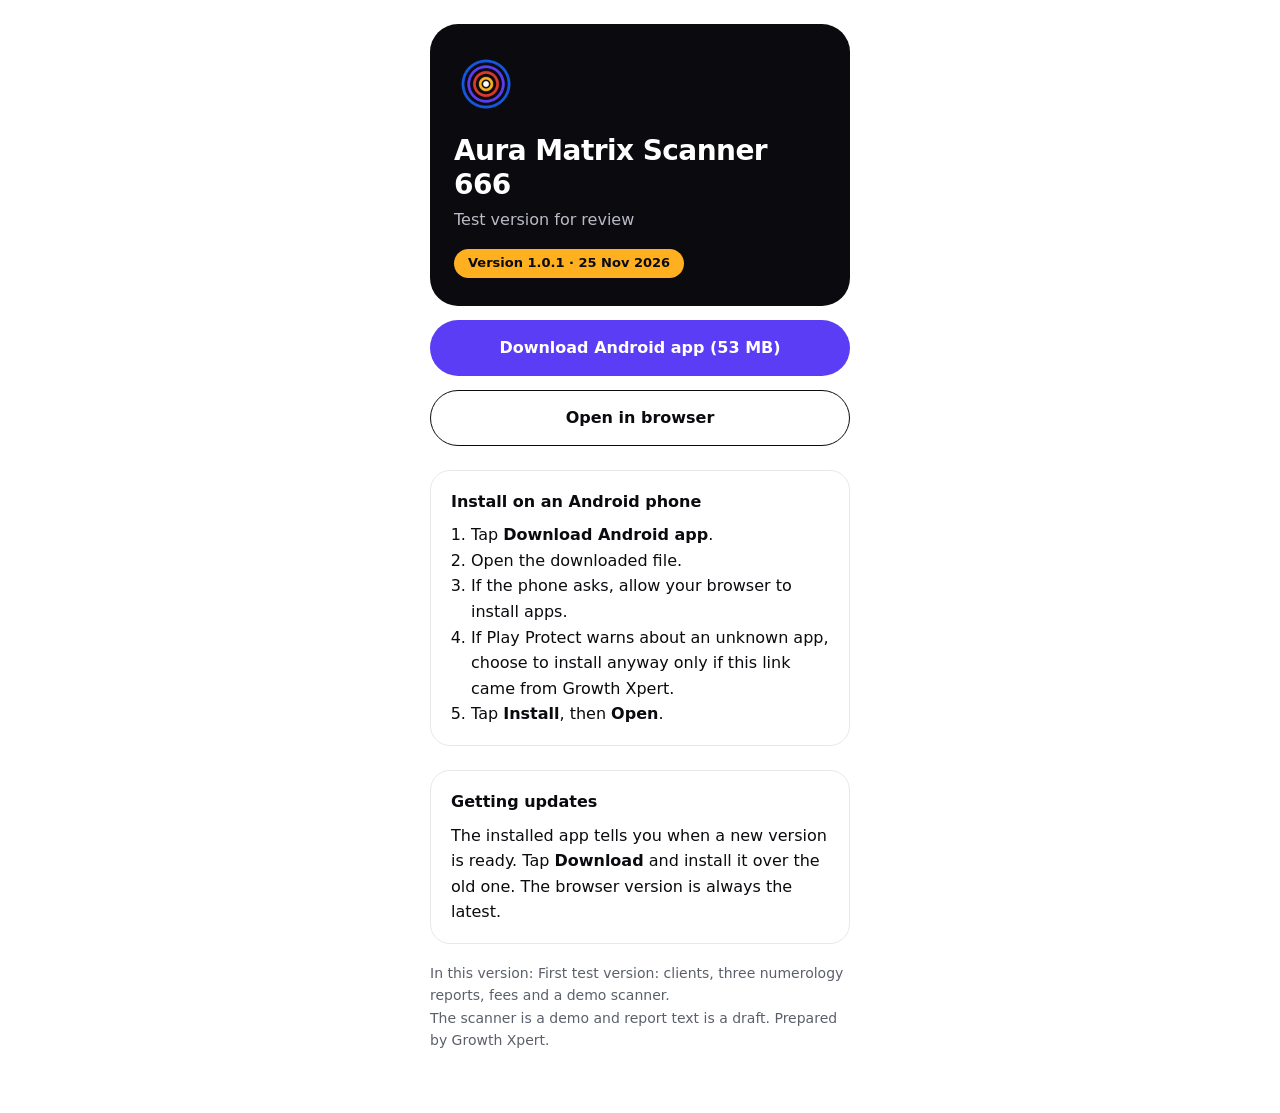
==== index.html @ 65b096c1 "Version 1.0.1" ====
<!doctype html>
<html lang="en">
<head>
<meta charset="utf-8">
<meta name="viewport" content="width=device-width, initial-scale=1">
<meta name="robots" content="noindex">
<title>Aura Matrix Scanner 666</title>
<link rel="icon" href="app/favicon.png">
<style>
  *{box-sizing:border-box}
  body{margin:0;background:#fff;color:#0b0b0f;font:16px/1.6 system-ui,-apple-system,"Segoe UI",Roboto,sans-serif}
  main{max-width:460px;margin:0 auto;padding:24px 20px 48px}
  .hero{background:#0b0b0f;color:#fff;border-radius:28px;padding:28px 24px}
  .hero img{width:64px;height:64px;border-radius:16px;display:block;margin-bottom:18px}
  h1{font-size:28px;line-height:1.2;margin:0 0 6px;letter-spacing:-.02em}
  .hero p{margin:0;color:#b9bbc6}
  .tag{display:inline-block;margin-top:16px;background:#ffb020;color:#0b0b0f;border-radius:99px;padding:4px 14px;font-weight:700;font-size:13px}
  a.btn{display:flex;align-items:center;justify-content:center;height:56px;border-radius:99px;text-decoration:none;font-weight:700;margin-top:14px}
  a.main{background:#5b3df5;color:#fff}
  a.alt{border:1.5px solid #0b0b0f;color:#0b0b0f}
  a.btn:focus-visible{outline:3px solid #ffb020;outline-offset:2px}
  section{margin-top:24px;border:1px solid #e7e8ec;border-radius:20px;padding:18px 20px}
  h2{font-size:16px;margin:0 0 8px}
  ol{margin:0;padding-left:20px}
  .note{color:#5c606b;font-size:14px;margin-top:18px}
</style>
</head>
<body>
<main>
  <div class="hero">
    <img src="app/icons/Icon-192.png" alt="">
    <h1>Aura Matrix Scanner 666</h1>
    <p>Test version for review</p>
    <span class="tag">Version 1.0.1 · 25 Nov 2026</span>
  </div>
  <a class="btn main" href="https://github.com/growthxpertco-gif/aura-matrix-scanner-app/releases/download/v1.0.1/aura-matrix-scanner.apk">Download Android app (53 MB)</a>
  <a class="btn alt" href="app/">Open in browser</a>
  <section>
    <h2>Install on an Android phone</h2>
    <ol>
      <li>Tap <b>Download Android app</b>.</li>
      <li>Open the downloaded file.</li>
      <li>If the phone asks, allow your browser to install apps.</li>
      <li>If Play Protect warns about an unknown app, choose to install anyway only if this link came from Growth Xpert.</li>
      <li>Tap <b>Install</b>, then <b>Open</b>.</li>
    </ol>
  </section>
  <section>
    <h2>Getting updates</h2>
    <p style="margin:0">The installed app tells you when a new version is ready. Tap <b>Download</b> and install it over the old one. The browser version is always the latest.</p>
  </section>
  <p class="note">In this version: First test version: clients, three numerology reports, fees and a demo scanner.<br>The scanner is a demo and report text is a draft. Prepared by Growth Xpert.</p>
</main>
</body>
</html>
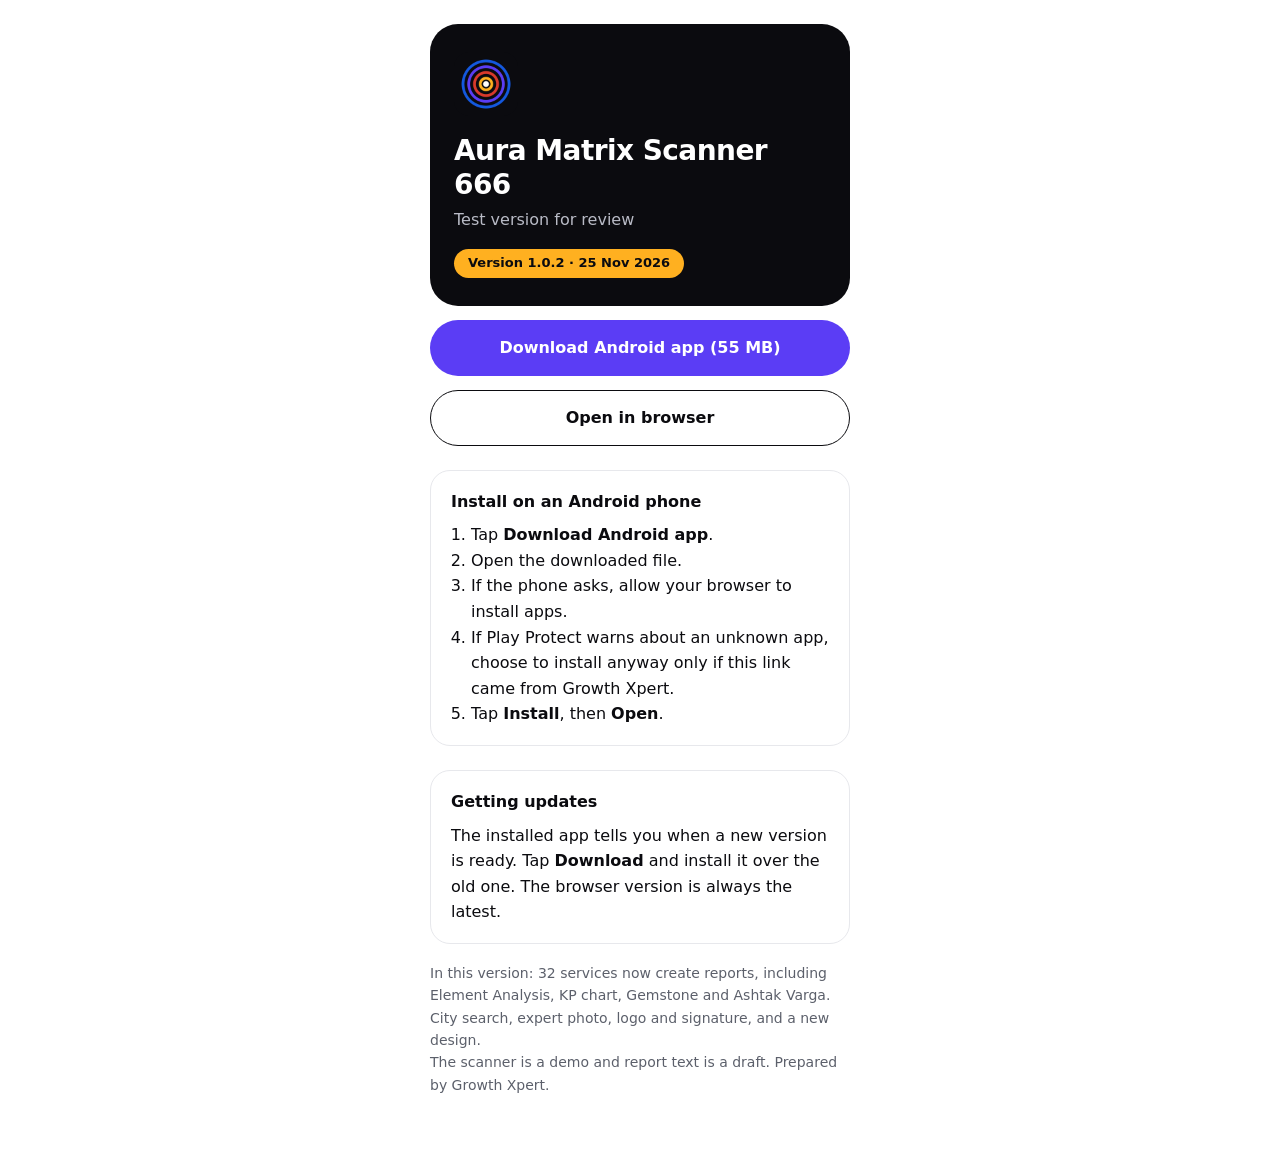
==== commit f4200eab: "Version 1.0.2" ====
--- a/index.html
+++ b/index.html
@@ -31,9 +31,9 @@
     <img src="app/icons/Icon-192.png" alt="">
     <h1>Aura Matrix Scanner 666</h1>
     <p>Test version for review</p>
-    <span class="tag">Version 1.0.1 · 25 Nov 2026</span>
+    <span class="tag">Version 1.0.2 · 25 Nov 2026</span>
   </div>
-  <a class="btn main" href="https://github.com/growthxpertco-gif/aura-matrix-scanner-app/releases/download/v1.0.1/aura-matrix-scanner.apk">Download Android app (53 MB)</a>
+  <a class="btn main" href="https://github.com/growthxpertco-gif/aura-matrix-scanner-app/releases/download/v1.0.2/aura-matrix-scanner.apk">Download Android app (55 MB)</a>
   <a class="btn alt" href="app/">Open in browser</a>
   <section>
     <h2>Install on an Android phone</h2>
@@ -49,7 +49,7 @@
     <h2>Getting updates</h2>
     <p style="margin:0">The installed app tells you when a new version is ready. Tap <b>Download</b> and install it over the old one. The browser version is always the latest.</p>
   </section>
-  <p class="note">In this version: First test version: clients, three numerology reports, fees and a demo scanner.<br>The scanner is a demo and report text is a draft. Prepared by Growth Xpert.</p>
+  <p class="note">In this version: 32 services now create reports, including Element Analysis, KP chart, Gemstone and Ashtak Varga. City search, expert photo, logo and signature, and a new design.<br>The scanner is a demo and report text is a draft. Prepared by Growth Xpert.</p>
 </main>
 </body>
 </html>
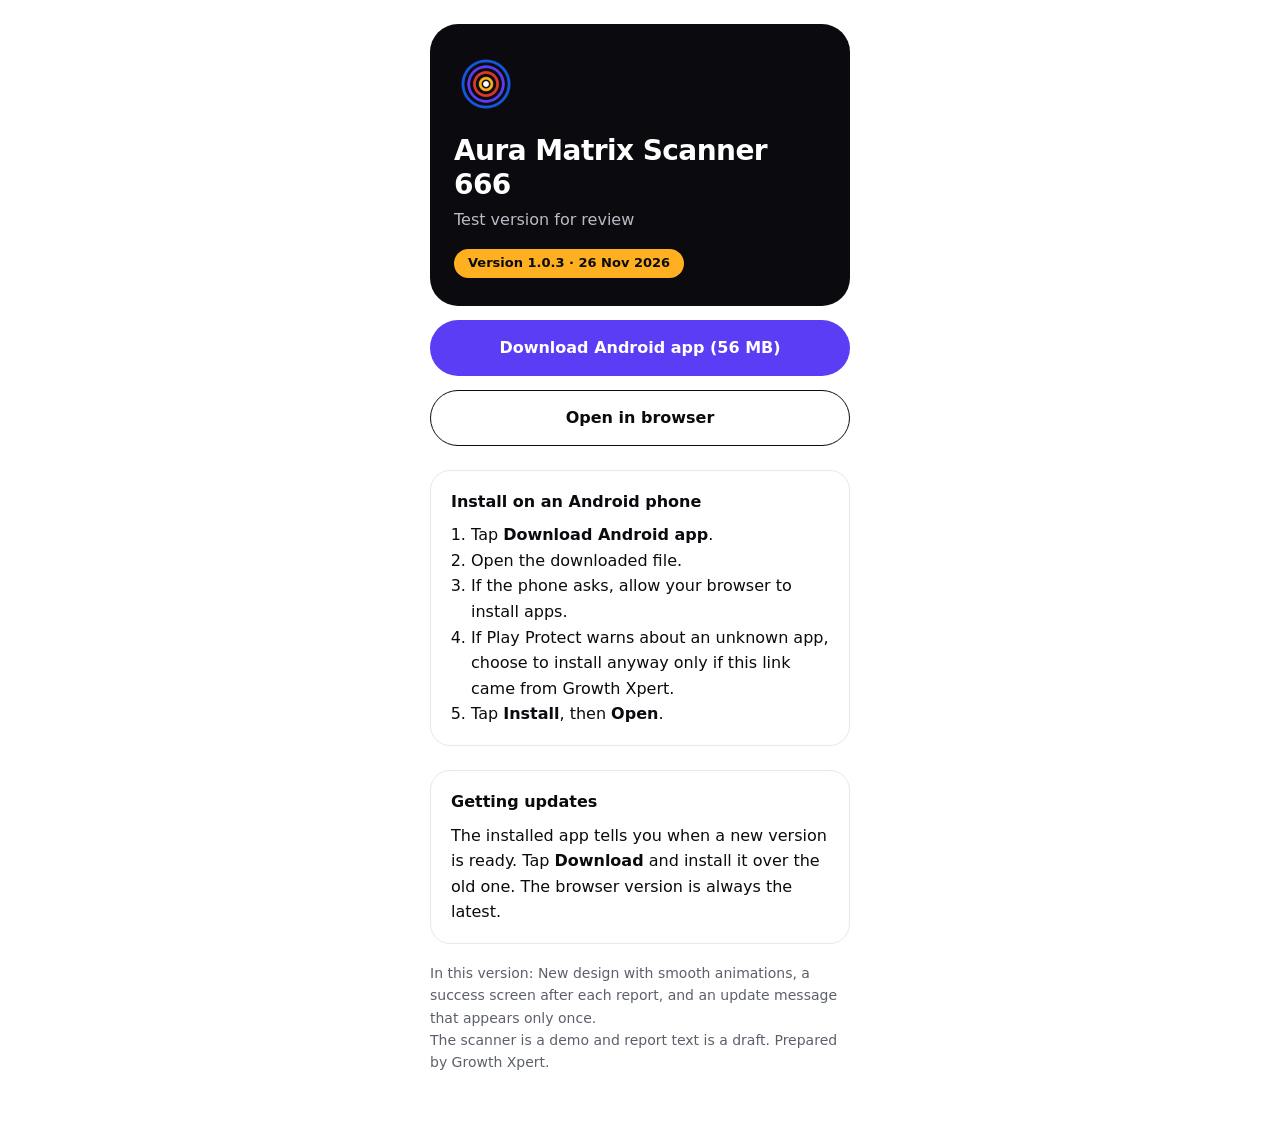
==== commit 6f29e057: "Version 1.0.3" ====
--- a/index.html
+++ b/index.html
@@ -31,9 +31,9 @@
     <img src="app/icons/Icon-192.png" alt="">
     <h1>Aura Matrix Scanner 666</h1>
     <p>Test version for review</p>
-    <span class="tag">Version 1.0.2 · 25 Nov 2026</span>
+    <span class="tag">Version 1.0.3 · 26 Nov 2026</span>
   </div>
-  <a class="btn main" href="https://github.com/growthxpertco-gif/aura-matrix-scanner-app/releases/download/v1.0.2/aura-matrix-scanner.apk">Download Android app (55 MB)</a>
+  <a class="btn main" href="https://github.com/growthxpertco-gif/aura-matrix-scanner-app/releases/download/v1.0.3/AuraMatrix-1.0.3.apk">Download Android app (56 MB)</a>
   <a class="btn alt" href="app/">Open in browser</a>
   <section>
     <h2>Install on an Android phone</h2>
@@ -49,7 +49,7 @@
     <h2>Getting updates</h2>
     <p style="margin:0">The installed app tells you when a new version is ready. Tap <b>Download</b> and install it over the old one. The browser version is always the latest.</p>
   </section>
-  <p class="note">In this version: 32 services now create reports, including Element Analysis, KP chart, Gemstone and Ashtak Varga. City search, expert photo, logo and signature, and a new design.<br>The scanner is a demo and report text is a draft. Prepared by Growth Xpert.</p>
+  <p class="note">In this version: New design with smooth animations, a success screen after each report, and an update message that appears only once.<br>The scanner is a demo and report text is a draft. Prepared by Growth Xpert.</p>
 </main>
 </body>
 </html>
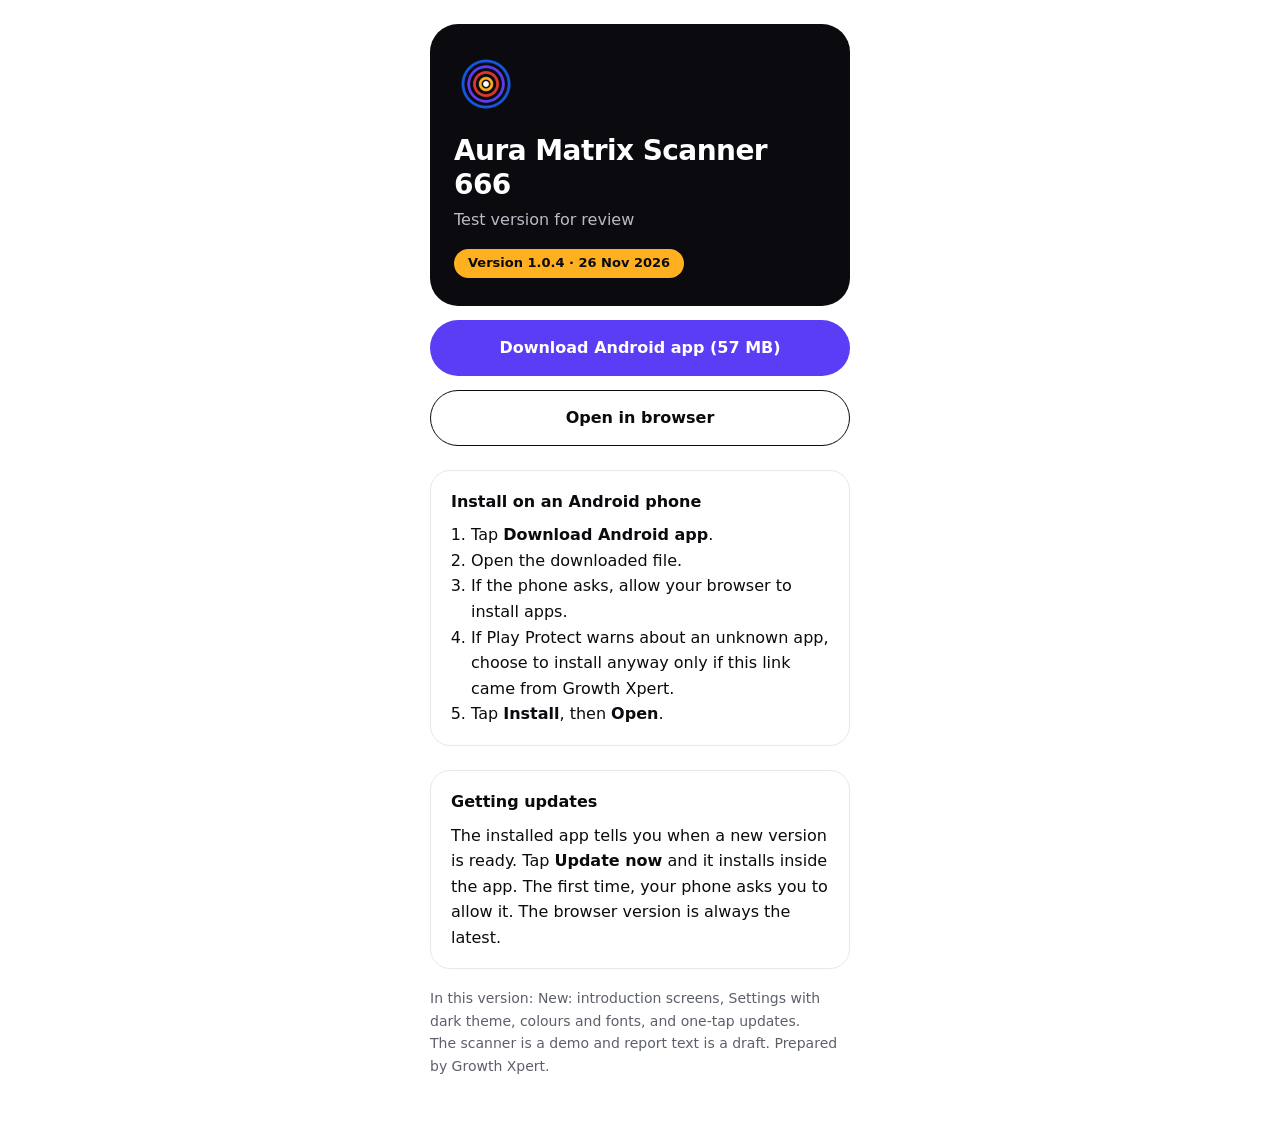
==== commit 0fbe3f4f: "Version 1.0.4" ====
--- a/index.html
+++ b/index.html
@@ -31,9 +31,9 @@
     <img src="app/icons/Icon-192.png" alt="">
     <h1>Aura Matrix Scanner 666</h1>
     <p>Test version for review</p>
-    <span class="tag">Version 1.0.3 · 26 Nov 2026</span>
+    <span class="tag">Version 1.0.4 · 26 Nov 2026</span>
   </div>
-  <a class="btn main" href="https://github.com/growthxpertco-gif/aura-matrix-scanner-app/releases/download/v1.0.3/AuraMatrix-1.0.3.apk">Download Android app (56 MB)</a>
+  <a class="btn main" href="https://github.com/growthxpertco-gif/aura-matrix-scanner-app/releases/download/v1.0.4/AuraMatrix-1.0.4.apk">Download Android app (57 MB)</a>
   <a class="btn alt" href="app/">Open in browser</a>
   <section>
     <h2>Install on an Android phone</h2>
@@ -47,9 +47,9 @@
   </section>
   <section>
     <h2>Getting updates</h2>
-    <p style="margin:0">The installed app tells you when a new version is ready. Tap <b>Download</b> and install it over the old one. The browser version is always the latest.</p>
+    <p style="margin:0">The installed app tells you when a new version is ready. Tap <b>Update now</b> and it installs inside the app. The first time, your phone asks you to allow it. The browser version is always the latest.</p>
   </section>
-  <p class="note">In this version: New design with smooth animations, a success screen after each report, and an update message that appears only once.<br>The scanner is a demo and report text is a draft. Prepared by Growth Xpert.</p>
+  <p class="note">In this version: New: introduction screens, Settings with dark theme, colours and fonts, and one-tap updates.<br>The scanner is a demo and report text is a draft. Prepared by Growth Xpert.</p>
 </main>
 </body>
 </html>
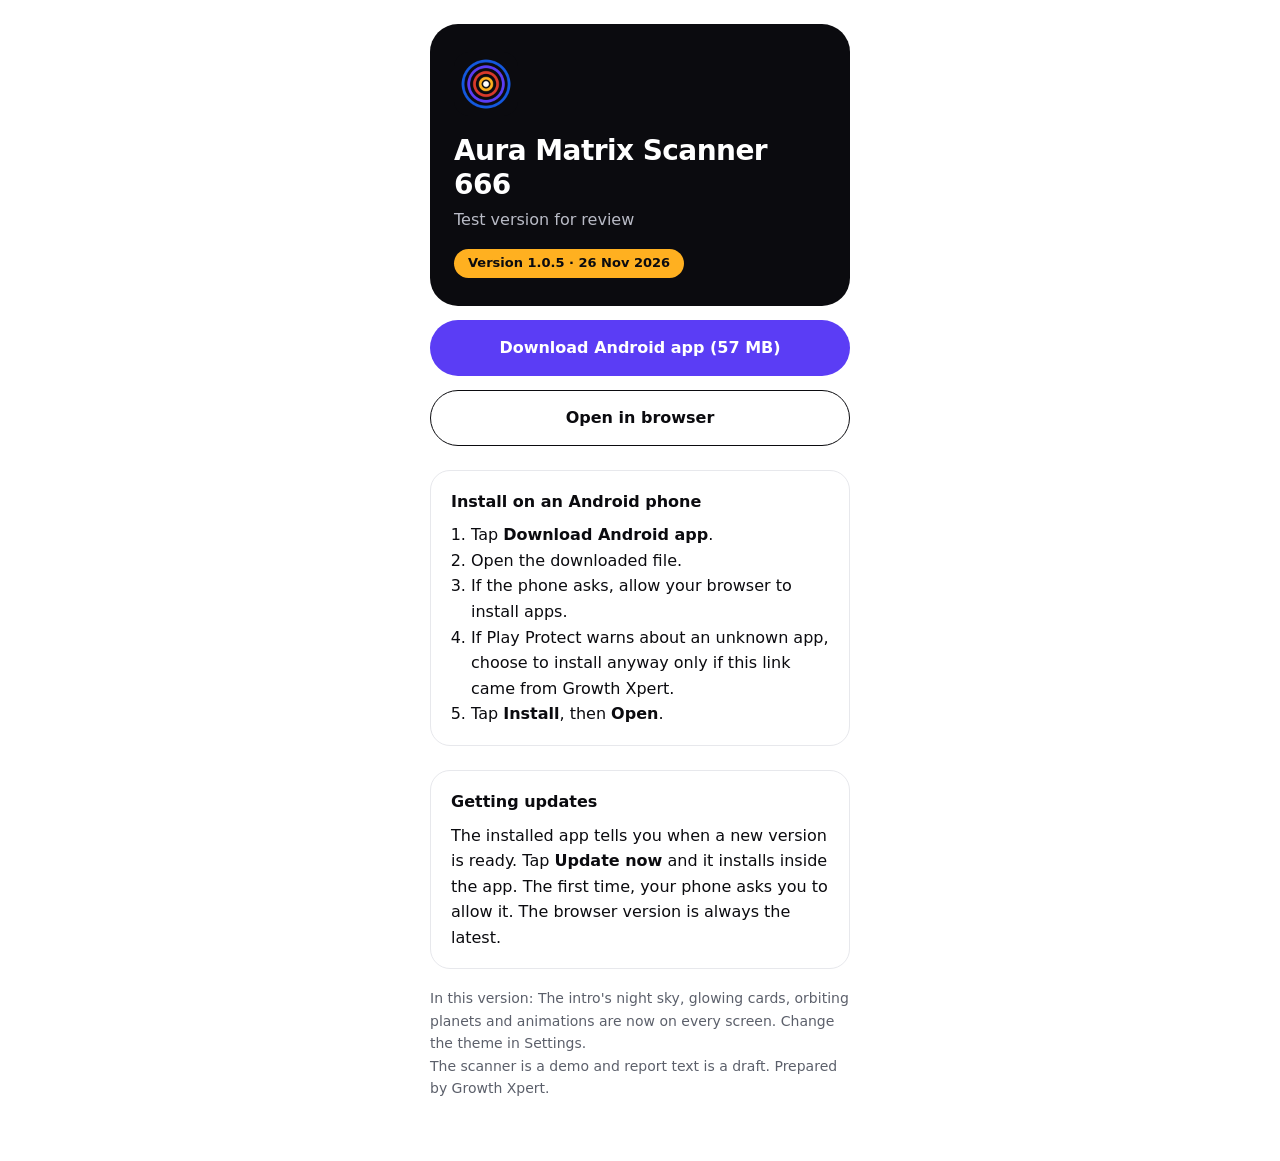
==== commit d08570e5: "Version 1.0.5" ====
--- a/index.html
+++ b/index.html
@@ -31,9 +31,9 @@
     <img src="app/icons/Icon-192.png" alt="">
     <h1>Aura Matrix Scanner 666</h1>
     <p>Test version for review</p>
-    <span class="tag">Version 1.0.4 · 26 Nov 2026</span>
+    <span class="tag">Version 1.0.5 · 26 Nov 2026</span>
   </div>
-  <a class="btn main" href="https://github.com/growthxpertco-gif/aura-matrix-scanner-app/releases/download/v1.0.4/AuraMatrix-1.0.4.apk">Download Android app (57 MB)</a>
+  <a class="btn main" href="https://github.com/growthxpertco-gif/aura-matrix-scanner-app/releases/download/v1.0.5/AuraMatrix-1.0.5.apk">Download Android app (57 MB)</a>
   <a class="btn alt" href="app/">Open in browser</a>
   <section>
     <h2>Install on an Android phone</h2>
@@ -49,7 +49,7 @@
     <h2>Getting updates</h2>
     <p style="margin:0">The installed app tells you when a new version is ready. Tap <b>Update now</b> and it installs inside the app. The first time, your phone asks you to allow it. The browser version is always the latest.</p>
   </section>
-  <p class="note">In this version: New: introduction screens, Settings with dark theme, colours and fonts, and one-tap updates.<br>The scanner is a demo and report text is a draft. Prepared by Growth Xpert.</p>
+  <p class="note">In this version: The intro&#39;s night sky, glowing cards, orbiting planets and animations are now on every screen. Change the theme in Settings.<br>The scanner is a demo and report text is a draft. Prepared by Growth Xpert.</p>
 </main>
 </body>
 </html>
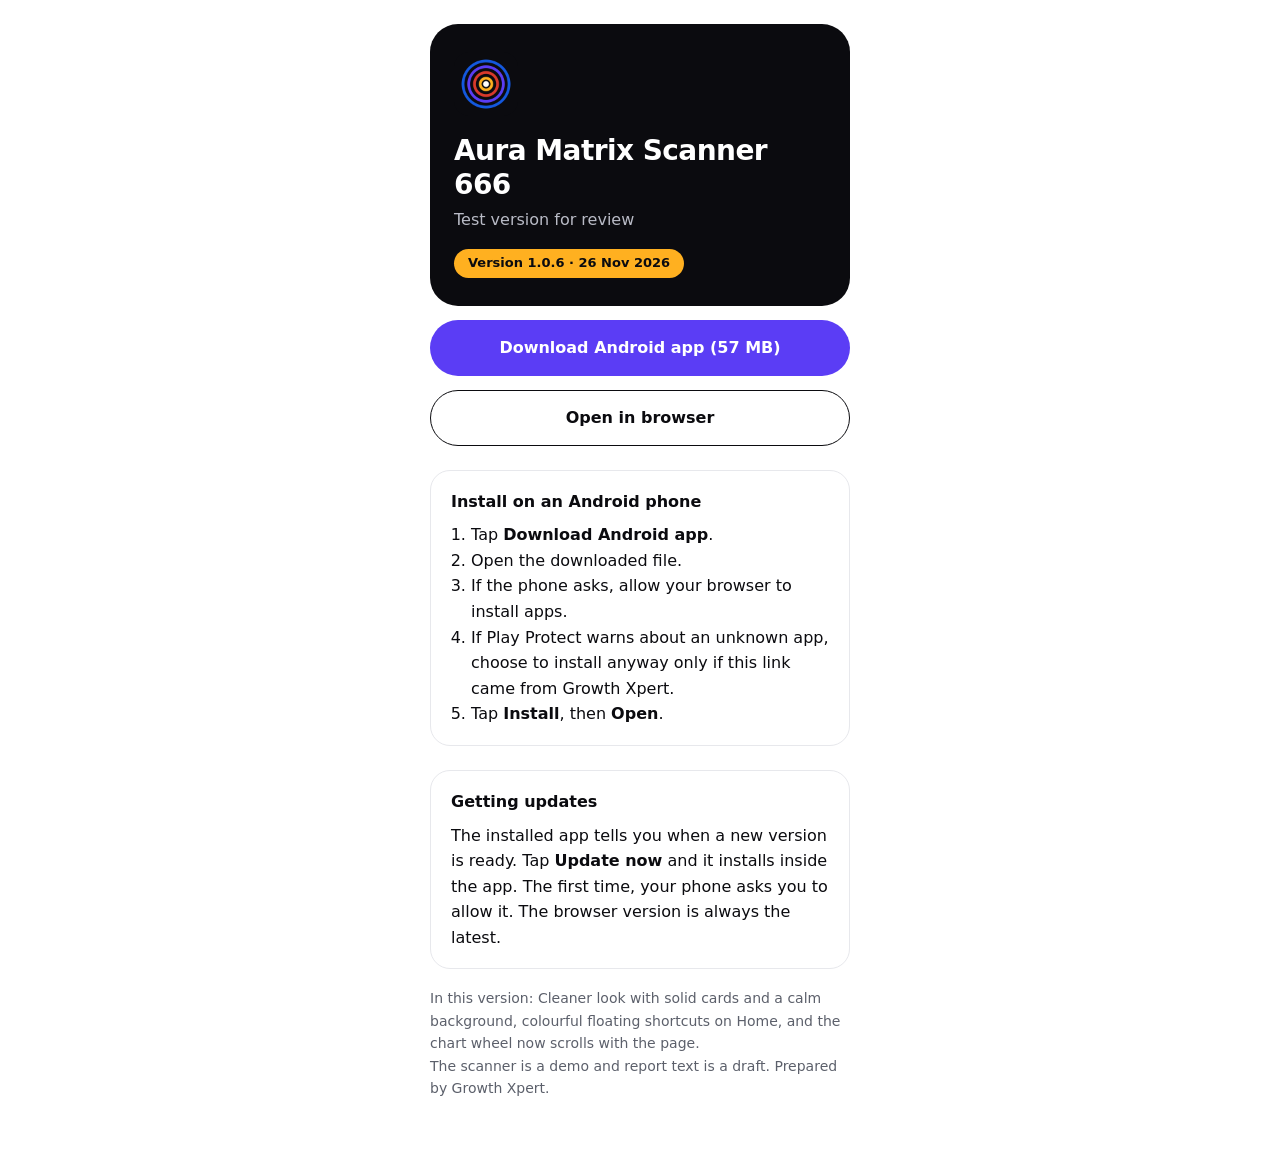
==== commit 3bc1ca25: "Version 1.0.6" ====
--- a/index.html
+++ b/index.html
@@ -31,9 +31,9 @@
     <img src="app/icons/Icon-192.png" alt="">
     <h1>Aura Matrix Scanner 666</h1>
     <p>Test version for review</p>
-    <span class="tag">Version 1.0.5 · 26 Nov 2026</span>
+    <span class="tag">Version 1.0.6 · 26 Nov 2026</span>
   </div>
-  <a class="btn main" href="https://github.com/growthxpertco-gif/aura-matrix-scanner-app/releases/download/v1.0.5/AuraMatrix-1.0.5.apk">Download Android app (57 MB)</a>
+  <a class="btn main" href="https://github.com/growthxpertco-gif/aura-matrix-scanner-app/releases/download/v1.0.6/AuraMatrix-1.0.6.apk">Download Android app (57 MB)</a>
   <a class="btn alt" href="app/">Open in browser</a>
   <section>
     <h2>Install on an Android phone</h2>
@@ -49,7 +49,7 @@
     <h2>Getting updates</h2>
     <p style="margin:0">The installed app tells you when a new version is ready. Tap <b>Update now</b> and it installs inside the app. The first time, your phone asks you to allow it. The browser version is always the latest.</p>
   </section>
-  <p class="note">In this version: The intro&#39;s night sky, glowing cards, orbiting planets and animations are now on every screen. Change the theme in Settings.<br>The scanner is a demo and report text is a draft. Prepared by Growth Xpert.</p>
+  <p class="note">In this version: Cleaner look with solid cards and a calm background, colourful floating shortcuts on Home, and the chart wheel now scrolls with the page.<br>The scanner is a demo and report text is a draft. Prepared by Growth Xpert.</p>
 </main>
 </body>
 </html>
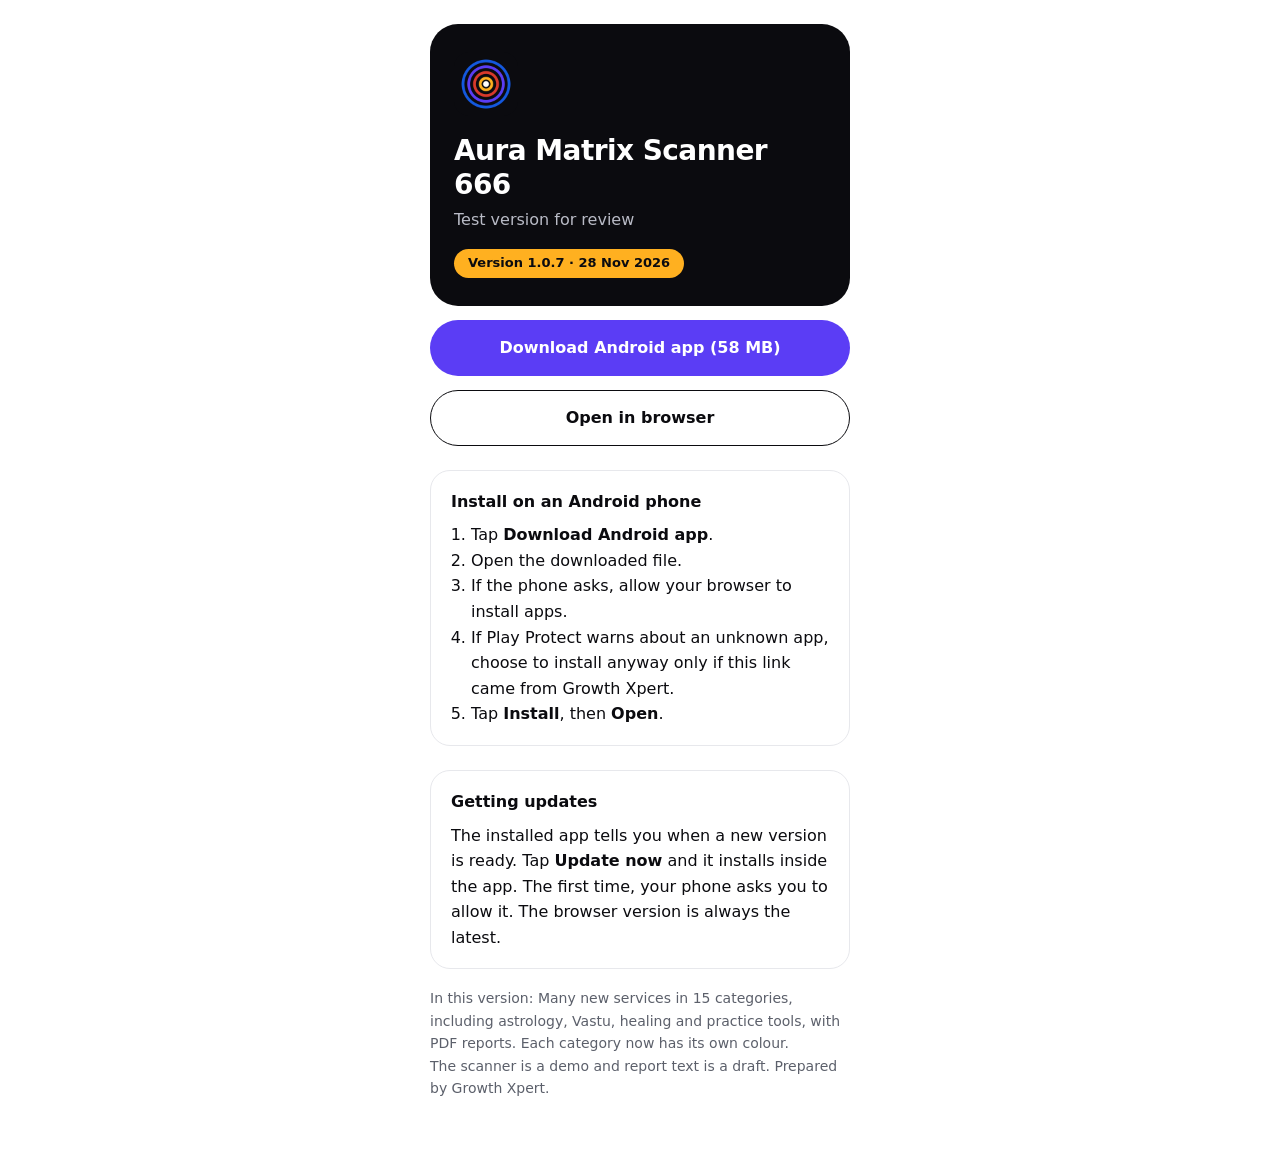
==== commit 1f9c1285: "Version 1.0.7" ====
--- a/index.html
+++ b/index.html
@@ -31,9 +31,9 @@
     <img src="app/icons/Icon-192.png" alt="">
     <h1>Aura Matrix Scanner 666</h1>
     <p>Test version for review</p>
-    <span class="tag">Version 1.0.6 · 26 Nov 2026</span>
+    <span class="tag">Version 1.0.7 · 28 Nov 2026</span>
   </div>
-  <a class="btn main" href="https://github.com/growthxpertco-gif/aura-matrix-scanner-app/releases/download/v1.0.6/AuraMatrix-1.0.6.apk">Download Android app (57 MB)</a>
+  <a class="btn main" href="https://github.com/growthxpertco-gif/aura-matrix-scanner-app/releases/download/v1.0.7/AuraMatrix-1.0.7.apk">Download Android app (58 MB)</a>
   <a class="btn alt" href="app/">Open in browser</a>
   <section>
     <h2>Install on an Android phone</h2>
@@ -49,7 +49,7 @@
     <h2>Getting updates</h2>
     <p style="margin:0">The installed app tells you when a new version is ready. Tap <b>Update now</b> and it installs inside the app. The first time, your phone asks you to allow it. The browser version is always the latest.</p>
   </section>
-  <p class="note">In this version: Cleaner look with solid cards and a calm background, colourful floating shortcuts on Home, and the chart wheel now scrolls with the page.<br>The scanner is a demo and report text is a draft. Prepared by Growth Xpert.</p>
+  <p class="note">In this version: Many new services in 15 categories, including astrology, Vastu, healing and practice tools, with PDF reports. Each category now has its own colour.<br>The scanner is a demo and report text is a draft. Prepared by Growth Xpert.</p>
 </main>
 </body>
 </html>
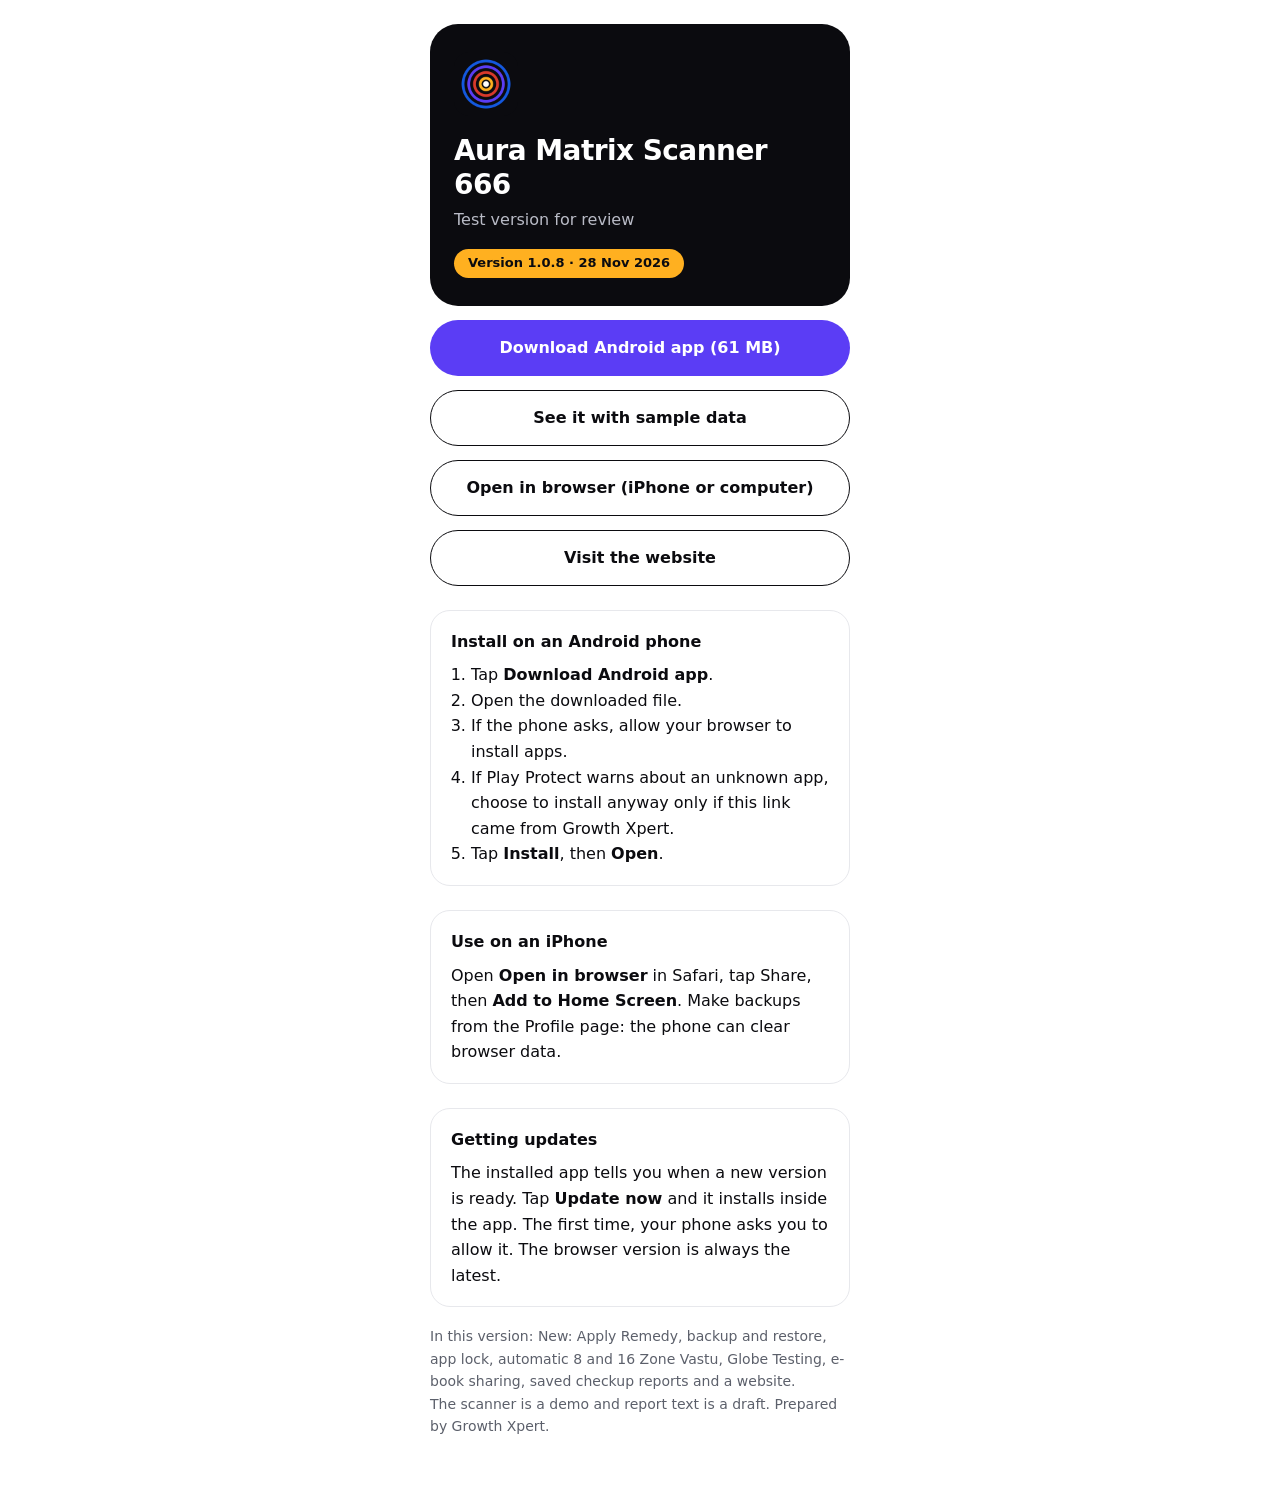
==== commit 26ebdb07: "Version 1.0.8" ====
--- a/index.html
+++ b/index.html
@@ -31,10 +31,12 @@
     <img src="app/icons/Icon-192.png" alt="">
     <h1>Aura Matrix Scanner 666</h1>
     <p>Test version for review</p>
-    <span class="tag">Version 1.0.7 · 28 Nov 2026</span>
+    <span class="tag">Version 1.0.8 · 28 Nov 2026</span>
   </div>
-  <a class="btn main" href="https://github.com/growthxpertco-gif/aura-matrix-scanner-app/releases/download/v1.0.7/AuraMatrix-1.0.7.apk">Download Android app (58 MB)</a>
-  <a class="btn alt" href="app/">Open in browser</a>
+  <a class="btn main" href="https://github.com/growthxpertco-gif/aura-matrix-scanner-app/releases/download/v1.0.8/AuraMatrix-1.0.8.apk">Download Android app (61 MB)</a>
+  <a class="btn alt" href="app/?demo">See it with sample data</a>
+  <a class="btn alt" href="app/">Open in browser (iPhone or computer)</a>
+  <a class="btn alt" href="website/">Visit the website</a>
   <section>
     <h2>Install on an Android phone</h2>
     <ol>
@@ -46,10 +48,14 @@
     </ol>
   </section>
   <section>
+    <h2>Use on an iPhone</h2>
+    <p style="margin:0">Open <b>Open in browser</b> in Safari, tap Share, then <b>Add to Home Screen</b>. Make backups from the Profile page: the phone can clear browser data.</p>
+  </section>
+  <section>
     <h2>Getting updates</h2>
     <p style="margin:0">The installed app tells you when a new version is ready. Tap <b>Update now</b> and it installs inside the app. The first time, your phone asks you to allow it. The browser version is always the latest.</p>
   </section>
-  <p class="note">In this version: Many new services in 15 categories, including astrology, Vastu, healing and practice tools, with PDF reports. Each category now has its own colour.<br>The scanner is a demo and report text is a draft. Prepared by Growth Xpert.</p>
+  <p class="note">In this version: New: Apply Remedy, backup and restore, app lock, automatic 8 and 16 Zone Vastu, Globe Testing, e-book sharing, saved checkup reports and a website.<br>The scanner is a demo and report text is a draft. Prepared by Growth Xpert.</p>
 </main>
 </body>
 </html>
